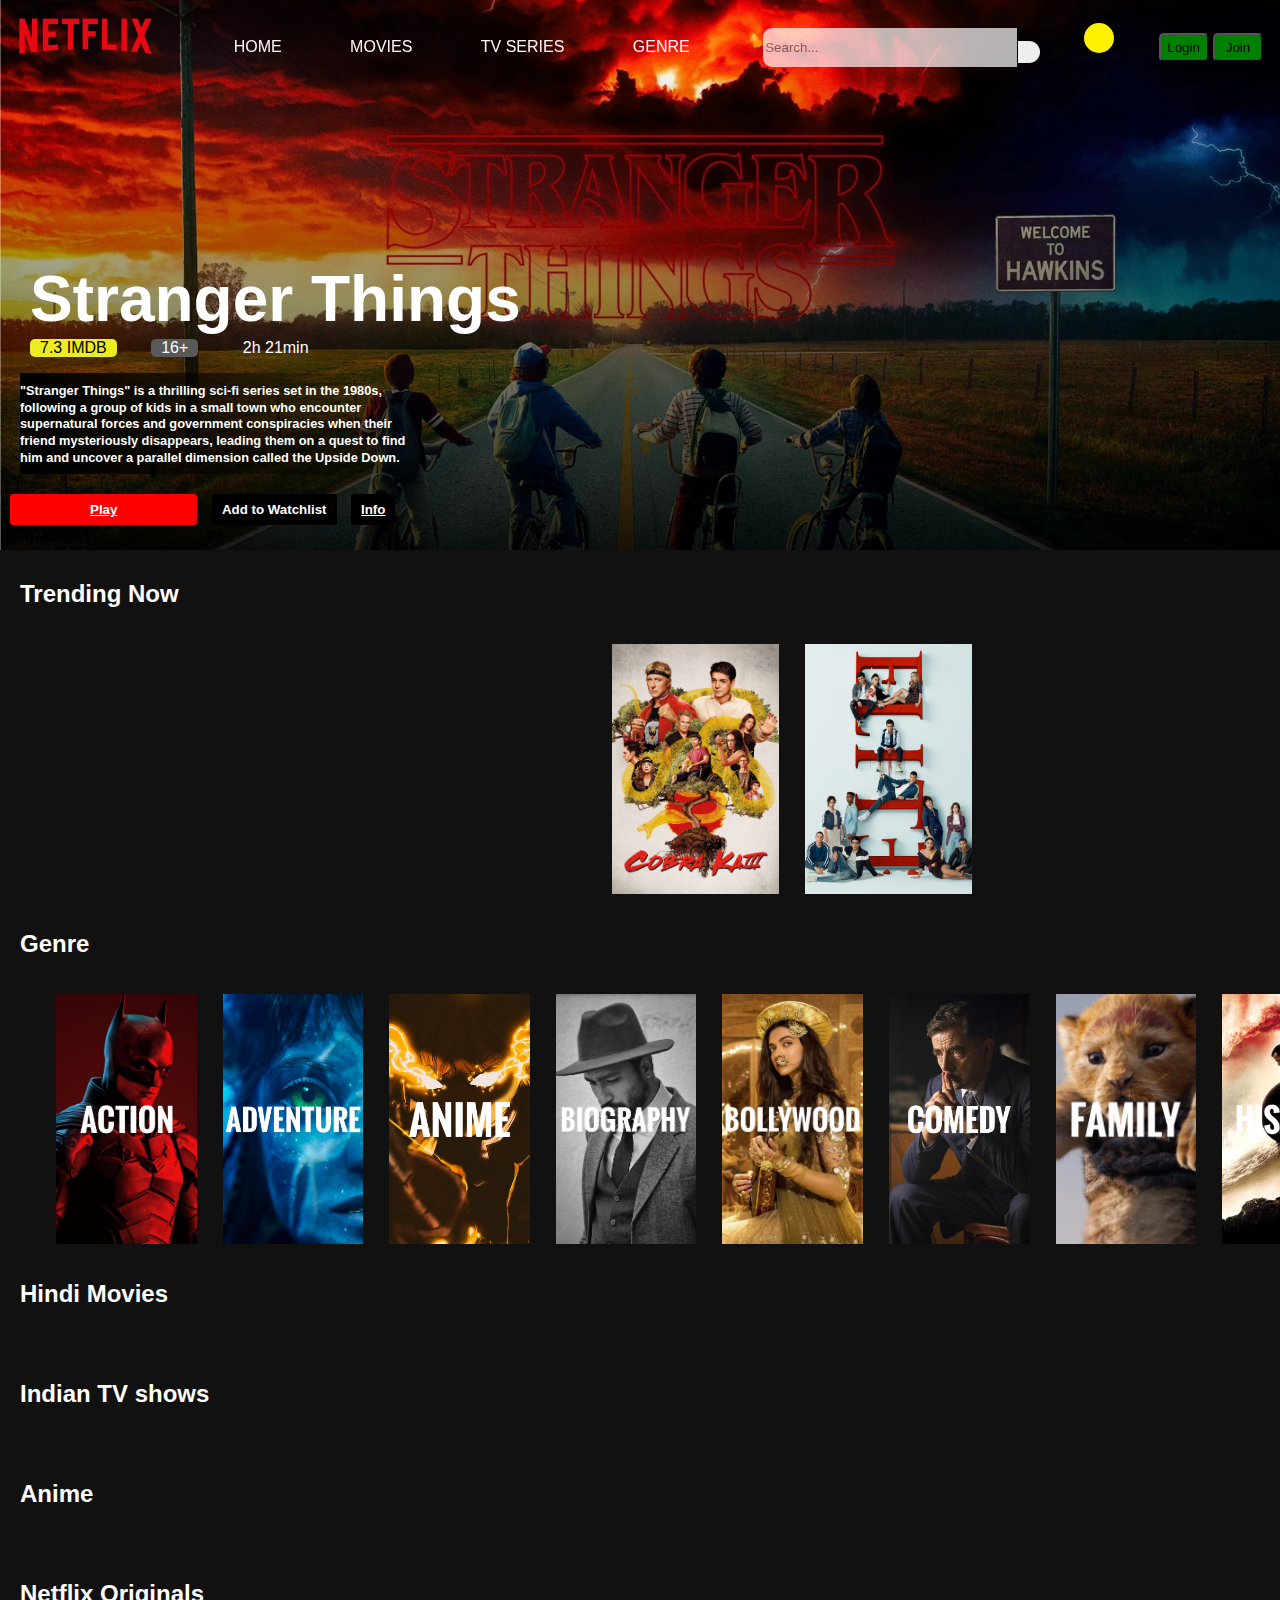
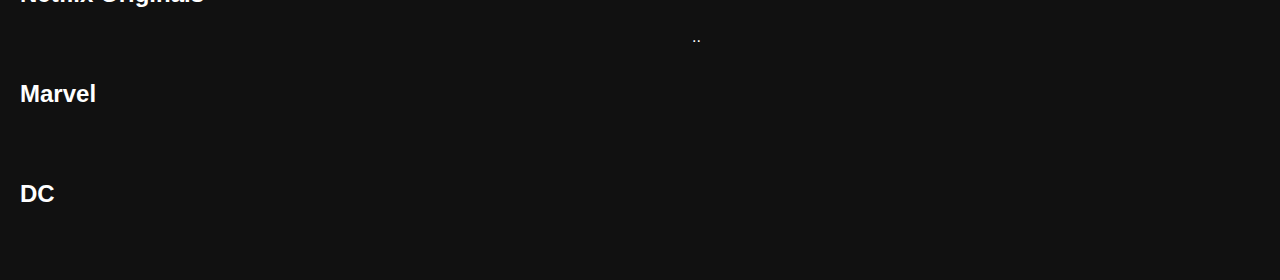
==== index.html @ bbe8a13d "netflix-simple" ====
<!DOCTYPE html>
<html lang="en">
  <head>
    <meta charset="UTF-8" />
    <meta http-equiv="X-UA-Compatible" content="IE=edge" />
    <meta name="viewport" content="width=device-width, initial-scale=1.0" />
    <link rel="shortcut icon" href="images/favicon.ico" type="image/x-icon" />
    <link rel="stylesheet" href="css/navbar.css" />
    <link rel="stylesheet" href="css/search.css" />
    <link rel="stylesheet" href="css/body.css" />
    <script
      src="https://kit.fontawesome.com/e39b1fcfaf.js"
      crossorigin="anonymous"
    ></script>

    <title>Watch Movies and Shows</title>
  </head>
  <body>
    <nav>
      <div id="nav" class="nav">
        <div class="container">
          <ul>
            <div class="logo">
              <img src="images/logo.png" alt="Logo" />
            </div>
            <div class="nav-buttons">
              <li><a href="index.html">HOME</a></li>
              <li><a href="#movies">MOVIES</a></li>
              <li><a href="#tvseries">TV SERIES</a></li>
              <li><a href="categories.html">GENRE</a></li>
              <li>
                <div class="header__search">
                  <form>
                    <input type="text" placeholder="Search..." />
                    <button >
                      <i class="fa-solid fa-magnifying-glass"></i>
                    </button>
                  </form>
                </div>
              </li>
              <li>
                <button class="notification-button">
                  <i class="fa fa-bell"></i>
                </button>
              </li>
              <li>
                
                  <button class="loginbutton">Login</button>
                  <button class="joinbutton">Join</button>
              </li>
            </div>
          </ul>
        </div>
      </div>
    </nav>
    <script>
      const nav = document.getElementById("nav");
      window.addEventListener("scroll", () => {
        if (window.scrollY >= 100) {
          nav.classList.add("nav__black");
        } else {
          nav.classList.remove("nav__black");
        }
      });
    </script>

<!-- header -->

    <header class="banner">
      <div class="banner__contents">
        <h1 class="banner__title">Stranger Things</h1>
       
                  </div>
                 
                  <div class="moviedetails1">
                    <span class="imdb">7.3 IMDB</span>
                    <span class="agerating">16+</span>
                    <span class="duration">2h 21min</span>
                  </div>

                  <h1 class="banner__description">
                    "Stranger Things" is a thrilling sci-fi series set in the 1980s, following a group of kids in a small town who encounter 
                    supernatural forces and government conspiracies when their friend mysteriously disappears, leading them on a quest to 
                    find him and uncover a parallel dimension called the Upside Down.
                  </h1>
        <div class="banner__buttons">
          <button class="banner__button1"><a href="https://www.youtube.com/embed/b9EkMc79ZSU"  style=" color: white;">Play</a></button>
          <button class="banner__button2">Add to Watchlist</button>
          <button class="banner__button3"><a href="https://www.imdb.com/title/tt4574334/?ref_=nv_sr_srsg_0_tt_8_nm_0_q_stran" style=" color: white;">Info</a></button>
        </div>

    </header>

    <!--  Trending -->
    <div class="row">
      <h2 class="trending" style="margin-top: 30px;">Trending Now</h2>
      <div class="row__posters">
        <img
          class="row__poster row__posterLarge"
          src="https://i.pinimg.com/236x/6d/36/19/6d36195a27770128038989f6071bb8f4.jpg"
          alt=""
        />

        <img
          class="row__poster row__posterLarge"
          src="https://i.pinimg.com/236x/60/3c/76/603c768008bb6b5543ff2b21eac0f0a9.jpg"
          alt=""
        />

        <img
          class="row__poster row__posterLarge"
          src="https://i.pinimg.com/236x/85/ae/77/85ae77b56085ea73c502c33c09c71d86.jpg"
          alt=""
        />

        <img
          class="row__poster row__posterLarge"
          src="https://i.pinimg.com/236x/60/f6/43/60f6438d07c414f36db349badab2db9b.jpg"
          alt=""
        />

        <img
          class="row__poster row__posterLarge"
          src="images/large-movie5.jpg"
          alt=""
        />

        <img
          class="row__poster row__posterLarge"
          src="images/large-movie6.jpg"
          alt=""
        />

        <img
          class="row__poster row__posterLarge"
          src="https://i.pinimg.com/236x/bf/bd/ab/bfbdabcf35335ba4a9e9da652365baaa.jpg"
          alt=""
        />

        <img
          class="row__poster row__posterLarge"
          src="https://i.pinimg.com/236x/5e/3e/06/5e3e06e2328ed4b5f78d0deec5aa1d0f.jpg"
          alt=""
        />
      </div>
    </div>

   <!-- genre -->

       <div class="row">
      <h2>Genre</h2>
      <div class="row__posters">
        <img class="row__poster row__posterLarge" src="images/genre/action.jpeg" alt="" />

    <img class="row__poster row__posterLarge" src="images/genre/adventure.jpeg" alt="" />

    <img class="row__poster row__posterLarge" src="images/genre/anime.jpeg" alt="" />

    <img class="row__poster row__posterLarge" src="images/genre/biography.jpeg" alt="" />

    <img class="row__poster row__posterLarge" src="images/genre/bollywood.jpeg" alt="" />

    <img class="row__poster row__posterLarge" src="images/genre/comedy.jpeg" alt="" />
  <img class="row__poster row__posterLarge" src="images/genre/family.jpeg" alt="" />

        <img class="row__poster row__posterLarge" src="images/genre/history.jpeg" alt="" />
  
      <img class="row__poster row__posterLarge" src="images/genre/kdrama.jpeg" alt="" />
  
      <img class="row__poster row__posterLarge" src="images/genre/kids.jpeg" alt="" />
  
      <img class="row__poster row__posterLarge" src="images/genre/music.jpeg" alt="" />
  
      <img class="row__poster row__posterLarge" src="images/genre/romance.jpeg" alt="" />
  
 <img class="row__poster row__posterLarge" src="images/genre/scifi.jpeg" alt="" />

        <img class="row__poster row__posterLarge" src="images/genre/superhero.jpeg" alt="" />

        <img class="row__poster row__posterLarge" src="images/genre/documentary.jpeg" alt="" />

        <img class="row__poster row__posterLarge" src="images/genre/thriller.jpeg" alt="" />

        <img class="row__poster row__posterLarge" src="images/genre/talkshow.jpeg" alt="" />

        <img class="row__poster row__posterLarge" src="images/genre/standup.jpeg" alt="" />
  
       <img class="row__poster row__posterLarge" src="images/genre/war.jpeg" alt="" />

        <img class="row__poster row__posterLarge" src="images/genre/sports.jpeg" alt="" />

        <img class="row__poster row__posterLarge" src="images/genre/horror.jpeg" alt="" />

        <img class="row__poster row__posterLarge" src="images/genre/fantasy.jpeg" alt="" />

        <img class="row__poster row__posterLarge" src="images/genre/mystery.jpeg" alt="" />

        <img class="row__poster row__posterLarge" src="images/genre/reality tv.jpeg" alt="" />
   


      </div>
    </div>
      

    
  
 <!-- Hindi -->

 <div class="row">
  <h2>Hindi Movies</h2>
  <div class="row__posters">
    <img class="row__poster row__posterLarge" src="https://i.pinimg.com/236x/31/b1/ea/31b1ea4c9e3d8302460b69f00e31c74a.jpg" alt="" />

<img class="row__poster row__posterLarge" src="https://i.pinimg.com/236x/a7/bc/31/a7bc318ed1b3df3a5efa8e467c0bb790.jpg" alt="" />

<img class="row__poster row__posterLarge" src="https://i.pinimg.com/236x/f8/b2/c4/f8b2c434ccea75a8e018bc882152040d.jpg" alt="" />

<img class="row__poster row__posterLarge" src="https://i.pinimg.com/236x/54/d1/cc/54d1cc315cbf1e9cbbe74c075a3bc0c7.jpg" alt="" />

<img class="row__poster row__posterLarge" src="https://i.pinimg.com/236x/79/cb/9b/79cb9b766239bb5fc661e113e08c500a.jpg" alt="" />

<img class="row__poster row__posterLarge" src="https://i.pinimg.com/236x/a4/b2/12/a4b2125710131c38990f9a0369690f0b.jpg" alt="" />
<img class="row__poster row__posterLarge" src="https://i.pinimg.com/236x/01/75/5e/01755e0b0f6eb8928551d99d7da16048.jpg" alt="" />
<img class="row__poster row__posterLarge" src="https://i.pinimg.com/236x/5c/c5/15/5cc515bd75ad078e0cd5b753db48928a.jpg" alt="" />

<img class="row__poster row__posterLarge" src="https://i.pinimg.com/236x/36/cd/df/36cddf255d6e22bebff55de64334b8bc.jpg" alt="" />

<img class="row__poster row__posterLarge" src="https://i.pinimg.com/236x/d4/96/d7/d496d7de437abb5821f242aa18286fb9.jpg" alt="" />

<img class="row__poster row__posterLarge" src="https://i.pinimg.com/236x/d1/0d/92/d10d92ae3118526bfc0954fb27e4c6dc.jpg" alt="" />

<img class="row__poster row__posterLarge" src="https://i.pinimg.com/236x/fe/8e/cc/fe8ecc7fb2eabe7638831377b9ab5e10.jpg" alt="" />

 

   



  </div>
</div>
 <!-- Indian TV shows -->

 <div class="row">
  <h2>Indian TV shows</h2>
  <div class="row__posters">
    <img class="row__poster row__posterLarge" src="https://i.pinimg.com/236x/9f/f1/c3/9ff1c3b1ac636f56083e7c707c3bc899.jpg" alt="" />

<img class="row__poster row__posterLarge" src="https://i.pinimg.com/236x/4c/91/e0/4c91e008c26f7762e6f02d2be509623d.jpg" alt="" />

<img class="row__poster row__posterLarge" src="https://i.pinimg.com/236x/93/90/1e/93901e8a64d900f2ad04485028111e58.jpg" alt="" />

<img class="row__poster row__posterLarge" src="https://i.pinimg.com/236x/da/ee/3b/daee3ba74ae00a17bd4f86f3c200980b.jpg" alt="" />

<img class="row__poster row__posterLarge" src="https://i.pinimg.com/236x/58/10/91/5810915eb0b63a1a8dc25b2bd3fc2a25.jpg" alt="" />

<img class="row__poster row__posterLarge" src="https://i.pinimg.com/236x/e7/e9/01/e7e901dbae210c81eeb6796d96ed5623.jpg" alt="" />
<img class="row__poster row__posterLarge" src="https://i.pinimg.com/236x/14/8d/4a/148d4ad8b65112ecc2c98dd36c449c28.jpg" alt="" />
<img class="row__poster row__posterLarge" src="https://flxt.tmsimg.com/assets/p20567579_b_v9_aa.jpg" alt="" />



  </div>
</div>

 <!-- Anime -->

 <div class="row">
  <h2>Anime</h2>
  <div class="row__posters">
    <img class="row__poster row__posterLarge" src="https://i.pinimg.com/236x/9f/3a/8d/9f3a8dfe802f2054e09c6d8f3e97c96d.jpg" alt="" />

<img class="row__poster row__posterLarge" src="https://i.pinimg.com/236x/56/09/f7/5609f70d42627cc3e1604c3f923897a2.jpg" alt="" />

<img class="row__poster row__posterLarge" src="https://i.pinimg.com/236x/c4/cb/57/c4cb5734c7c94d3413efdaa3bca09a6d.jpg" alt="" />

<img class="row__poster row__posterLarge" src="https://i.pinimg.com/236x/1b/07/4a/1b074a35b787b5469588318033e85946.jpg" alt="" />

<img class="row__poster row__posterLarge" src="https://i.pinimg.com/236x/e4/2a/f3/e42af3ce6ba552782018e7462b0b7581.jpg" alt="" />

<img class="row__poster row__posterLarge" src="https://i.pinimg.com/236x/f7/97/f5/f797f539cc6fc62d0b13ccf678d12ab2.jpg" alt="" />
<img class="row__poster row__posterLarge" src="https://i.pinimg.com/236x/5f/ef/e8/5fefe8cb134bcfd37d1c6d5e0de7f3c7.jpg" alt="" />

    <img class="row__poster row__posterLarge" src="https://i.pinimg.com/236x/32/32/0f/32320fa65a773f8ddfb66524318fdd8d.jpg" alt="" />

  <img class="row__poster row__posterLarge" src="https://i.pinimg.com/236x/0f/28/2c/0f282c9e4203d88ebc5b9c50b7b69069.jpg" alt="" />

  <img class="row__poster row__posterLarge" src="https://i.pinimg.com/236x/06/32/bc/0632bc03964baf490364263dfdb289b8.jpg" alt="" />

  <img class="row__poster row__posterLarge" src="https://i.pinimg.com/236x/a0/88/5a/a0885a154cbf0182c9cd8dca39ed6d11.jpg" alt="" />

  <img class="row__poster row__posterLarge" src="https://i.pinimg.com/236x/ef/96/ae/ef96ae1045010ad65e16d513da266c67.jpg" alt="" />

<img class="row__poster row__posterLarge" src="https://i.pinimg.com/236x/0b/93/84/0b9384b2b4395dbac0e7adc746ee243b.jpg" alt="" />

    <img class="row__poster row__posterLarge" src="https://i.pinimg.com/236x/c8/c6/fc/c8c6fc4daf2d7e43ba1a6457c12759fe.jpg" alt="" />

    <img class="row__poster row__posterLarge" src="https://i.pinimg.com/236x/39/5e/eb/395eebcc2226a8693be2e5cec30b39de.jpg" alt="" />

    <img class="row__poster row__posterLarge" src="https://i.pinimg.com/236x/04/a4/75/04a475b75091236c2889d41dced79ef2.jpg" alt="" />

    <img class="row__poster row__posterLarge" src="https://i.pinimg.com/236x/c7/8c/cb/c78ccbee838c949adf6fd7e37eaa97b8.jpg" alt="" />

    <img class="row__poster row__posterLarge" src="https://i.pinimg.com/236x/fb/b1/93/fbb193a7d7a3fce373f32ecdc4e923f9.jpg" alt="" />

   <img class="row__poster row__posterLarge" src="https://i.pinimg.com/236x/33/51/43/33514395025da7f140eac3c9d75688a6.jpg" alt="" />

    <img class="row__poster row__posterLarge" src="https://i.pinimg.com/236x/36/be/69/36be691cbb4b0bb931400df34571350e.jpg" alt="" />

    <img class="row__poster row__posterLarge" src="https://i.pinimg.com/236x/2b/a2/fe/2ba2fe44e305dbc0fb5112da1d1b3e40.jpg" alt="" />

    <img class="row__poster row__posterLarge" src="https://i.pinimg.com/236x/96/84/f5/9684f5b9c80cb620db681c52afbf2491.jpg" alt="" />

    <img class="row__poster row__posterLarge" src="https://i.pinimg.com/236x/bb/c7/41/bbc741d52bbc96566511f5711d589c32.jpg" alt="" />

    <img class="row__poster row__posterLarge" src="https://i.pinimg.com/236x/c9/80/69/c980691d3b21074070c28c834eecf84d.jpg" alt="" />



  </div>
</div>

 <!-- Netflix originals-->

 <div class="row">
  <h2>Netflix Originals</h2>
  <div class="row__posters">
    <img class="row__poster row__posterLarge" src="https://i.pinimg.com/236x/d9/c9/83/d9c983ab65c316308107ac7e296dbb7e.jpg" alt="" />

<img class="row__poster row__posterLarge" src="https://i.pinimg.com/236x/93/bc/eb/93bceb9dc583c4511b9742b182b763aa.jpg" alt="" />

<img class="row__poster row__posterLarge" src="https://i.pinimg.com/236x/3a/7c/65/3a7c65d37460f4112491023d19603615.jpg" alt="" />

<img class="row__poster row__posterLarge" src="https://i.pinimg.com/236x/ce/38/b8/ce38b8164545712a33c83e1a7f10c230.jpg" alt="" />

<img class="row__poster row__posterLarge" src="https://i.pinimg.com/236x/10/7c/50/107c50c644c2c71997c29eb50b50a227.jpg" alt="" />

<img class="row__poster row__posterLarge" src="https://i.pinimg.com/236x/1b/88/c0/1b88c0dcc38ebfd15b8e1e24a1e5f4d6.jpg" alt="" />
<img class="row__poster row__posterLarge" src="https://i.pinimg.com/236x/50/3d/9a/503d9ac7b6eec7c9926ea79c27b1841a.jpg" alt="" />
..
<img class="row__poster row__posterLarge" src="https://i.pinimg.com/236x/b8/1e/76/b81e76e84b154c7f212e89d7c27e7b3d.jpg" alt="" />
<img class="row__poster row__posterLarge" src="https://i.pinimg.com/236x/e1/82/aa/e182aa1f53d061f29f078d9d5f6d77da.jpg" alt="" />
<img class="row__poster row__posterLarge" src="https://i.pinimg.com/236x/6b/89/5d/6b895d124eafbeb6d5c923d51cc211e7.jpg" alt="" />
<img class="row__poster row__posterLarge" src="https://i.pinimg.com/236x/d2/08/31/d20831cd46abaadc0ed7226134794748.jpg" alt="" />
<img class="row__poster row__posterLarge" src="https://i.pinimg.com/236x/85/31/8b/85318b5cf9202caf36117df267f5d43e.jpg" alt="" />
<img class="row__poster row__posterLarge" src="https://i.pinimg.com/236x/db/8b/e8/db8be858083191beb73068f6cfb39626.jpg" alt="" />




  </div>
</div>

 <!-- marvel  -->

 <div class="row">
  <h2>Marvel</h2>
  <div class="row__posters">
    <img class="row__poster row__posterLarge" src="https://i.pinimg.com/236x/ed/3a/02/ed3a022bf0511d99a52947c5a72eae54.jpg" alt="" />

<img class="row__poster row__posterLarge" src="https://i.pinimg.com/236x/43/73/f2/4373f271e0c8e6f06e47fd7e36704268.jpg" alt="" />

<img class="row__poster row__posterLarge" src="https://i.pinimg.com/236x/6b/6e/e7/6b6ee71031c943345fe277700c269244.jpg" alt="" />

<img class="row__poster row__posterLarge" src="https://i.pinimg.com/236x/4a/dc/a7/4adca7895bc4a5465d4c73225c502b2a.jpg" alt="" />

<img class="row__poster row__posterLarge" src="https://i.pinimg.com/236x/c5/f9/90/c5f99097375fa27e61d9a7cf2431b0b5.jpg" alt="" />

<img class="row__poster row__posterLarge" src="https://i.pinimg.com/236x/68/8d/c2/688dc2a09b8e34a9ca54adf7a0a8ebb6.jpg" alt="" />
<img class="row__poster row__posterLarge" src="https://i.pinimg.com/236x/01/85/54/0185541509c39e8ee93b99893b6f3f55.jpg" alt="" />

    <img class="row__poster row__posterLarge" src="https://i.pinimg.com/236x/b9/49/f5/b949f577620cb593dd17ea94c57bd1c1.jpg" alt="" />

  <img class="row__poster row__posterLarge" src="https://i.pinimg.com/236x/49/98/f7/4998f7ab2699c98a642fc487b139bfe2.jpg" alt="" />

  <img class="row__poster row__posterLarge" src="https://i.pinimg.com/236x/6f/49/5b/6f495b048983ed4dbdc6e4d2a30b0d33.jpg" alt="" />

  <img class="row__poster row__posterLarge" src="https://i.pinimg.com/236x/f7/1d/58/f71d58d4e4a16adc050e6f1a7178c1fa.jpg" alt="" />

  <img class="row__poster row__posterLarge" src="https://i.pinimg.com/236x/d7/41/f1/d741f10bbc1d71b53745c98e9791f13d.jpg" alt="" />

<img class="row__poster row__posterLarge" src="https://i.pinimg.com/236x/47/c5/0e/47c50eb7c96e42d725f60c92caeab65d.jpg" alt="" />

    <img class="row__poster row__posterLarge" src="https://i.pinimg.com/236x/be/f7/a8/bef7a8ce7d3ba4e7e70503072cbb8981.jpg" alt="" />

    <img class="row__poster row__posterLarge" src="https://i.pinimg.com/236x/ef/4b/a9/ef4ba9d82b715f949959d814a9a9b69a.jpg" alt="" />

    <img class="row__poster row__posterLarge" src="https://i.pinimg.com/236x/68/59/68/685968b294d9f9d723a5719ebaa7aee1.jpg" alt="" />

    <img class="row__poster row__posterLarge" src="https://i.pinimg.com/236x/cb/e0/80/cbe0805aea34cca87635e51a007598a7.jpg" alt="" />

    <img class="row__poster row__posterLarge" src="https://i.pinimg.com/236x/03/0c/38/030c38d25f78c26f963bcbca75bab18c.jpg" alt="" />

   <img class="row__poster row__posterLarge" src="https://i.pinimg.com/236x/24/b7/63/24b76338c3ebf0d9eb3ad4909264ae2d.jpg" alt="" />

    <img class="row__poster row__posterLarge" src="https://i.pinimg.com/236x/89/6c/06/896c066a28c25601d05295273f9d9afe.jpg" alt="" />

    <img class="row__poster row__posterLarge" src="https://i.pinimg.com/236x/9a/f8/ec/9af8ec4e7c70b5571529ac0522792807.jpg" alt="" />

    <img class="row__poster row__posterLarge" src="https://i.pinimg.com/236x/ff/97/c7/ff97c7b659601a9993a0fc6547dbe337.jpg" alt="" />

    <img class="row__poster row__posterLarge" src="https://i.pinimg.com/236x/79/35/36/793536ec938ddfa30c6befe3e1b75b27.jpg" alt="" />

    <img class="row__poster row__posterLarge" src="https://i.pinimg.com/236x/cc/c5/cd/ccc5cdac5695479cad2dc68b602a9b5b.jpg" alt="" />



  </div>
</div>

 <!-- DC -->

 <div class="row">
  <h2>DC</h2>
  <div class="row__posters">
    <img class="row__poster row__posterLarge" src="https://i.pinimg.com/236x/f9/7e/cc/f97ecc584a74634856cc314e5af80a54.jpg" alt="" />

<img class="row__poster row__posterLarge" src="https://i.pinimg.com/236x/61/a8/aa/61a8aa2ab46181bf5de774d4246b7229.jpg" alt="" />

<img class="row__poster row__posterLarge" src="https://i.pinimg.com/236x/85/ae/77/85ae77b56085ea73c502c33c09c71d86.jpg" alt="" />

<img class="row__poster row__posterLarge" src="https://i.pinimg.com/236x/2b/77/6e/2b776e673b710f746eb12ca78f23e03a.jpg" alt="" />

<img class="row__poster row__posterLarge" src="https://i.pinimg.com/236x/43/14/e2/4314e2ddd1f987897862f20c6a044523.jpg" alt="" />

<img class="row__poster row__posterLarge" src="https://i.pinimg.com/236x/eb/7e/f7/eb7ef72a19eb7f2f0351a09c5950e5a7.jpg" alt="" />
<img class="row__poster row__posterLarge" src="https://i.pinimg.com/236x/5d/0a/e9/5d0ae9e4bf0d8b0b23cf0c6a7339a92f.jpg" alt="" />

    <img class="row__poster row__posterLarge" src="https://i.pinimg.com/236x/a0/db/83/a0db8386dd8196ebf1b49e8b8c6a1685.jpg" alt="" />

  <img class="row__poster row__posterLarge" src="https://i.pinimg.com/236x/e3/bf/9e/e3bf9e04cc68a7229019cf6db6b93c7e.jpg" alt="" />

  <img class="row__poster row__posterLarge" src="https://i.pinimg.com/236x/1b/1d/09/1b1d0937c3b76a61551df77b7449a533.jpg" alt="" />

  <img class="row__poster row__posterLarge" src="https://i.pinimg.com/236x/02/91/b0/0291b04b86bcb977781576c909927e0e.jpg" alt="" />

  <img class="row__poster row__posterLarge" src="https://i.pinimg.com/236x/3e/e9/19/3ee919542d69a051443556fc227cf529.jpg" alt="" />

<img class="row__poster row__posterLarge" src="https://i.pinimg.com/236x/dc/88/a4/dc88a4741b970d0534bb754e7efbc6b2.jpg" alt="" />

    <img class="row__poster row__posterLarge" src="https://i.pinimg.com/236x/6d/02/c5/6d02c5c014308beaecf767bbdec03d02.jpg" alt="" />

    <img class="row__poster row__posterLarge" src="https://i.pinimg.com/236x/cf/72/26/cf7226db2b89a2c37e93e72dbdba5c82.jpg" alt="" />

    <img class="row__poster row__posterLarge" src="https://i.pinimg.com/236x/59/ca/54/59ca54c107ef4a76a1aa0f060763f155.jpg" alt="" />

    <img class="row__poster row__posterLarge" src="https://i.pinimg.com/236x/fa/7d/f2/fa7df2dd9206de91d98dfbd971c3637b.jpg" alt="" />

    <img class="row__poster row__posterLarge" src="https://i.pinimg.com/236x/93/84/29/9384297cd2ac58b6c792ac154b9d5a51.jpg" alt="" />

 



  </div>
</div>
  </body>
</html>
---- css/navbar.css ----
.container{
  width: 100%;
}
.nav-buttons {
  float: right;


}

.logo {
  float: left;
  margin-right: auto;
}


.nav {
  position: fixed;
  top: 0;
  width: 100%;
    display: flex;
    justify-content: space-between;
    z-index: 1;
  transition-timing-function: ease-in;
  transition: all 0.5s;
  }

  .nav__black {
    background-color: #111;
  }
  
  
  nav ul {
    list-style-type: none;
    margin: 0;
    padding: 0;
  }
  
  nav li {
    display: inline-block;
    margin-left: 20px;
    padding: 2px;
    margin: 15px;
  }
  
  nav a {
    text-decoration: none;
    font-family: 'Montserrat', sans-serif;
    color: rgb(255, 249, 249);
    padding-left: 15px;
    padding-right: 15px;
    font-size: 16px;
  }

nav a:hover{
    background-color: black;
    padding-left: 15px;
    padding-right: 15px;
    border-radius: 10px;
    padding-top: 5px;
    padding-bottom: 5px;
  }
  
  
/*notification button */

  .notification-button {
    height: 30px;
    width: 30px;
    background-color: rgb(255, 242, 0);
    border: none;
    border-radius: 15px;
    font-size: 16px;
    color: black;
    margin: 6px;
  }
  
  .notification-button:hover {
    background-color: rgb(208, 12, 12);
    color: rgb(251, 251, 251);
    /* transform: scale(1.5); */
  }

  /*logo*/
  img{
  
    width: 140px;
    margin-right: 20px;
    margin :16px;
  }

  .loginbutton,.joinbutton{
    background-color: green;
    padding: 5px;
    border-radius: 5px ;
    cursor: pointer;
  width:50px}
---- css/search.css ----
.header__search form {
    display: inline-block;
    margin-left: 20px;
  }
  
  input[type="text"] {
    height: 39px;
    width: 254px;
    margin: 0px;
    border: none;
    border-top-left-radius: 9px;
    opacity: 70%;
    border-bottom-left-radius: 9px;
}



.header__search button {
  padding: 11px;
  margin: 0;
  height: 106%;
  border: none;
  border-top-right-radius: 12px;
  border-bottom-right-radius: 12px;
  margin-left: -4px;
}
  
  .fa-solid fa-magnifying-glass {
    color: rgb(0, 0, 0);
    /* border-radius: 50px; */

  }


  .header__search button:hover {
    background-color: rgb(208, 12, 12);
    color: rgb(251, 251, 251);
    /* transform: scale(1.5); */
  }
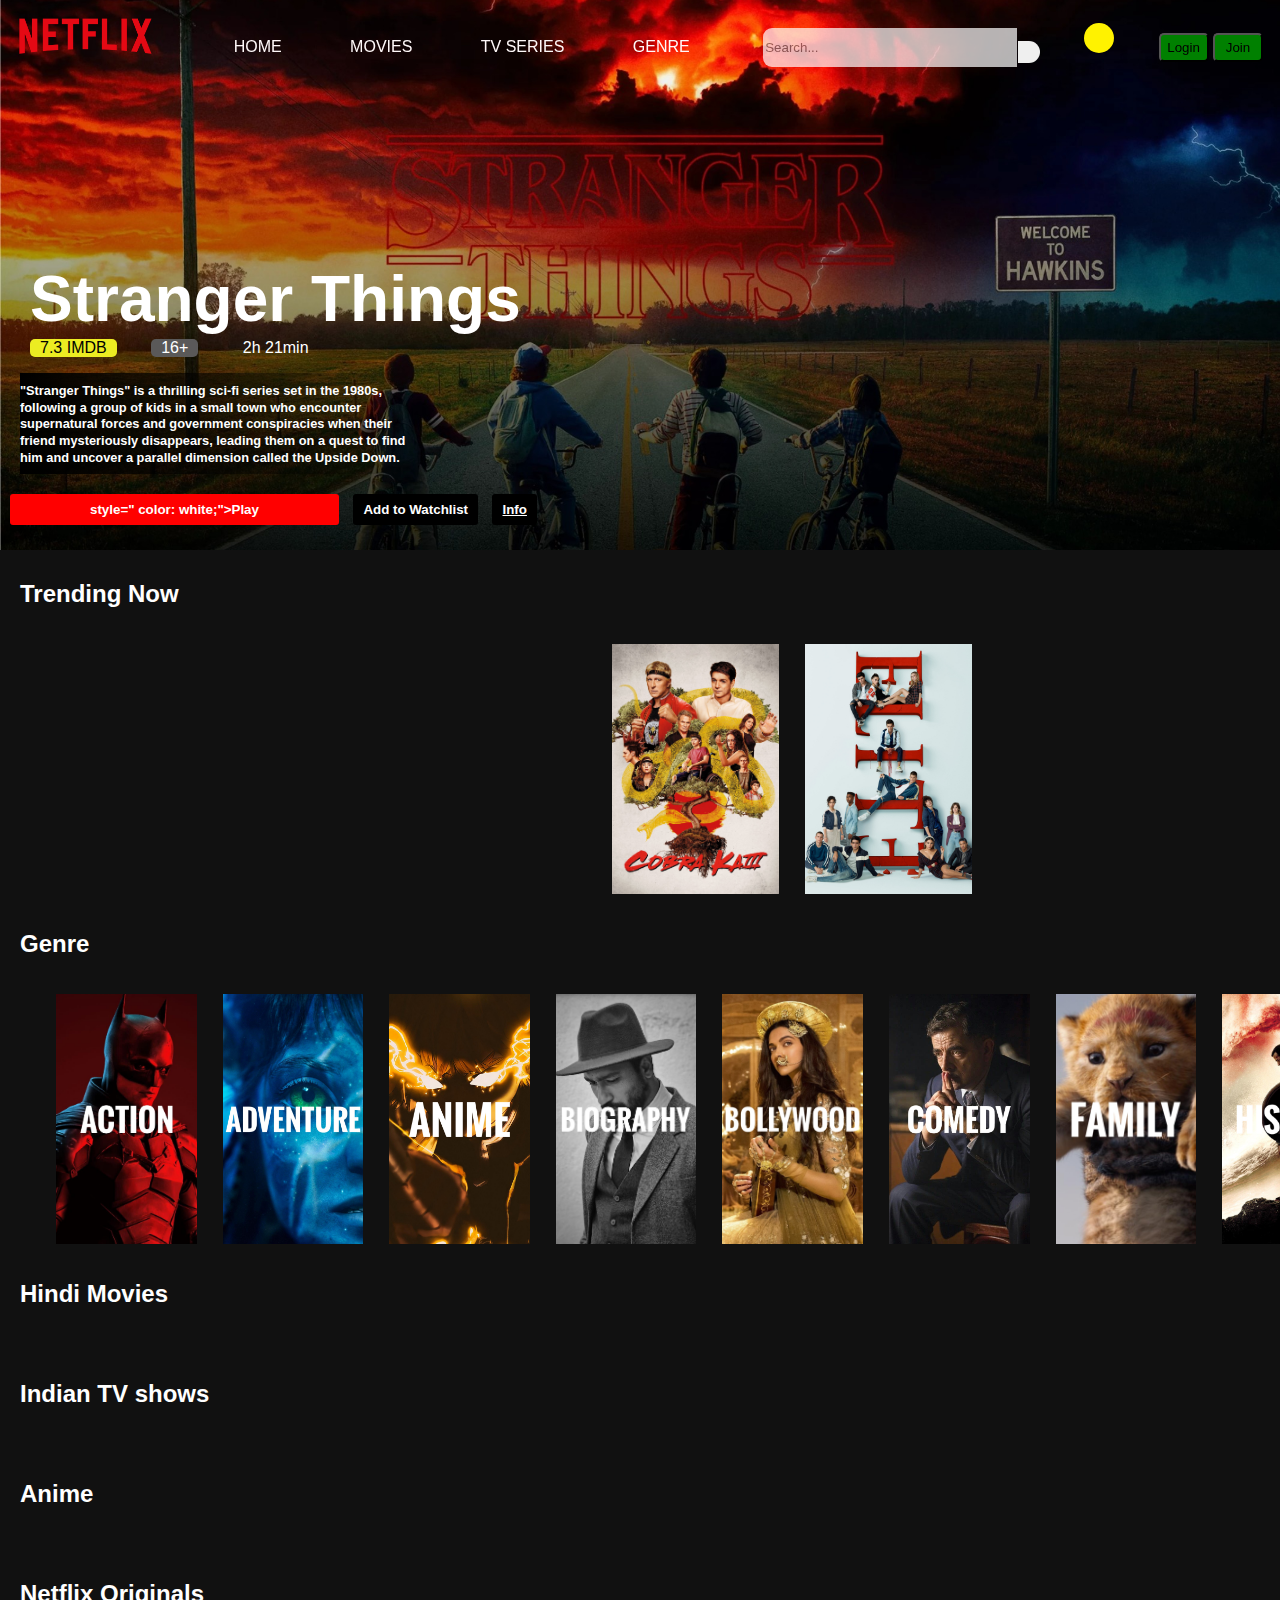
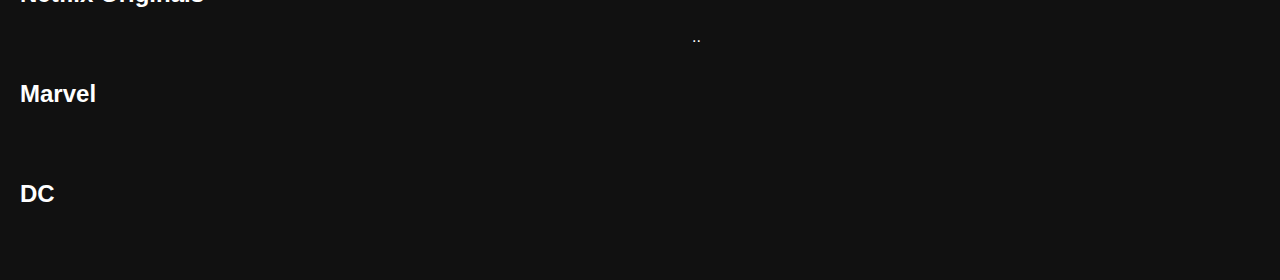
==== commit 20581b74: "1" ====
--- a/index.html
+++ b/index.html
@@ -84,7 +84,7 @@
                     find him and uncover a parallel dimension called the Upside Down.
                   </h1>
         <div class="banner__buttons">
-          <button class="banner__button1"><a href="https://www.youtube.com/embed/b9EkMc79ZSU"  style=" color: white;">Play</a></button>
+          <a href="videopage.html"><button class="banner__button1">  style=" color: white;">Play</button></a>
           <button class="banner__button2">Add to Watchlist</button>
           <button class="banner__button3"><a href="https://www.imdb.com/title/tt4574334/?ref_=nv_sr_srsg_0_tt_8_nm_0_q_stran" style=" color: white;">Info</a></button>
         </div>
@@ -95,10 +95,10 @@
     <div class="row">
       <h2 class="trending" style="margin-top: 30px;">Trending Now</h2>
       <div class="row__posters">
-        <img
-          class="row__poster row__posterLarge"
-          src="https://i.pinimg.com/236x/6d/36/19/6d36195a27770128038989f6071bb8f4.jpg"
-          alt=""
+       <img
+          class="row__poster row__posterLarge"
+           src="https://i.pinimg.com/236x/6d/36/19/6d36195a27770128038989f6071bb8f4.jpg"
+          alt="" 
         />
 
         <img
